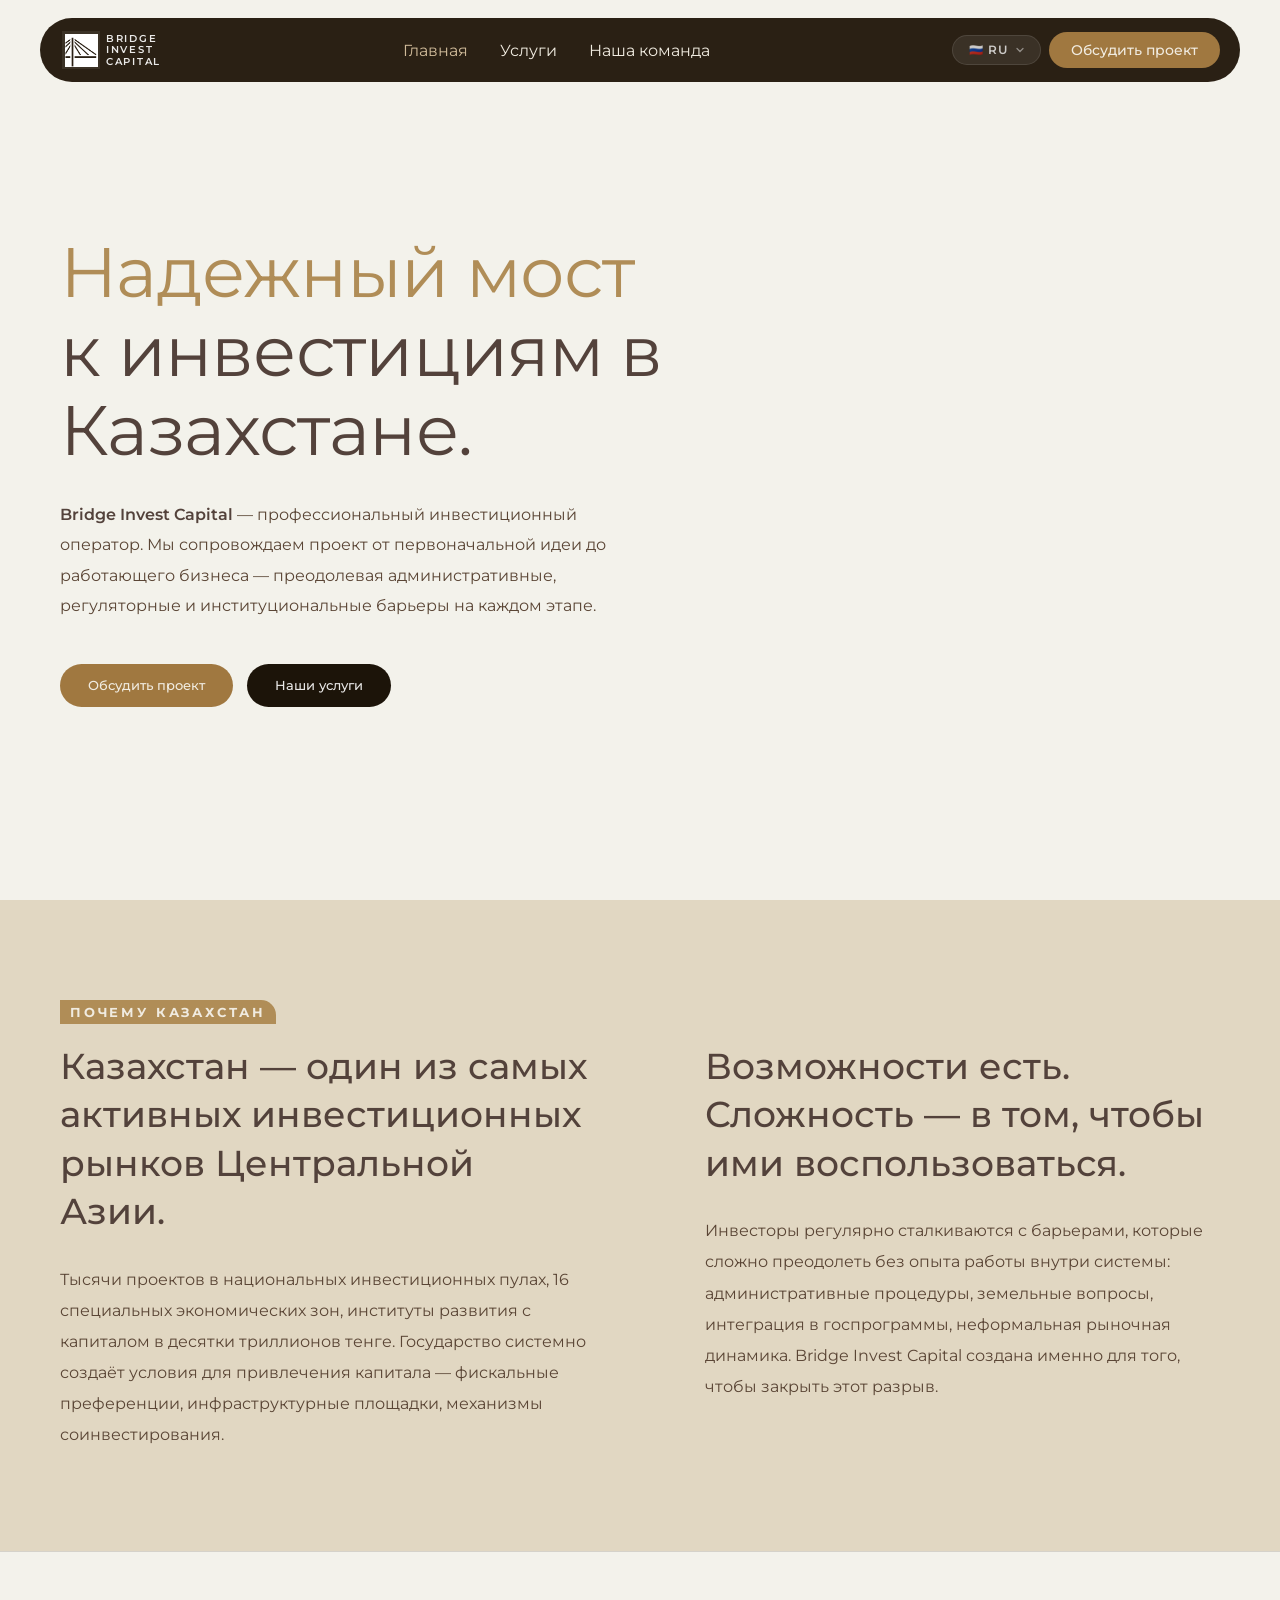
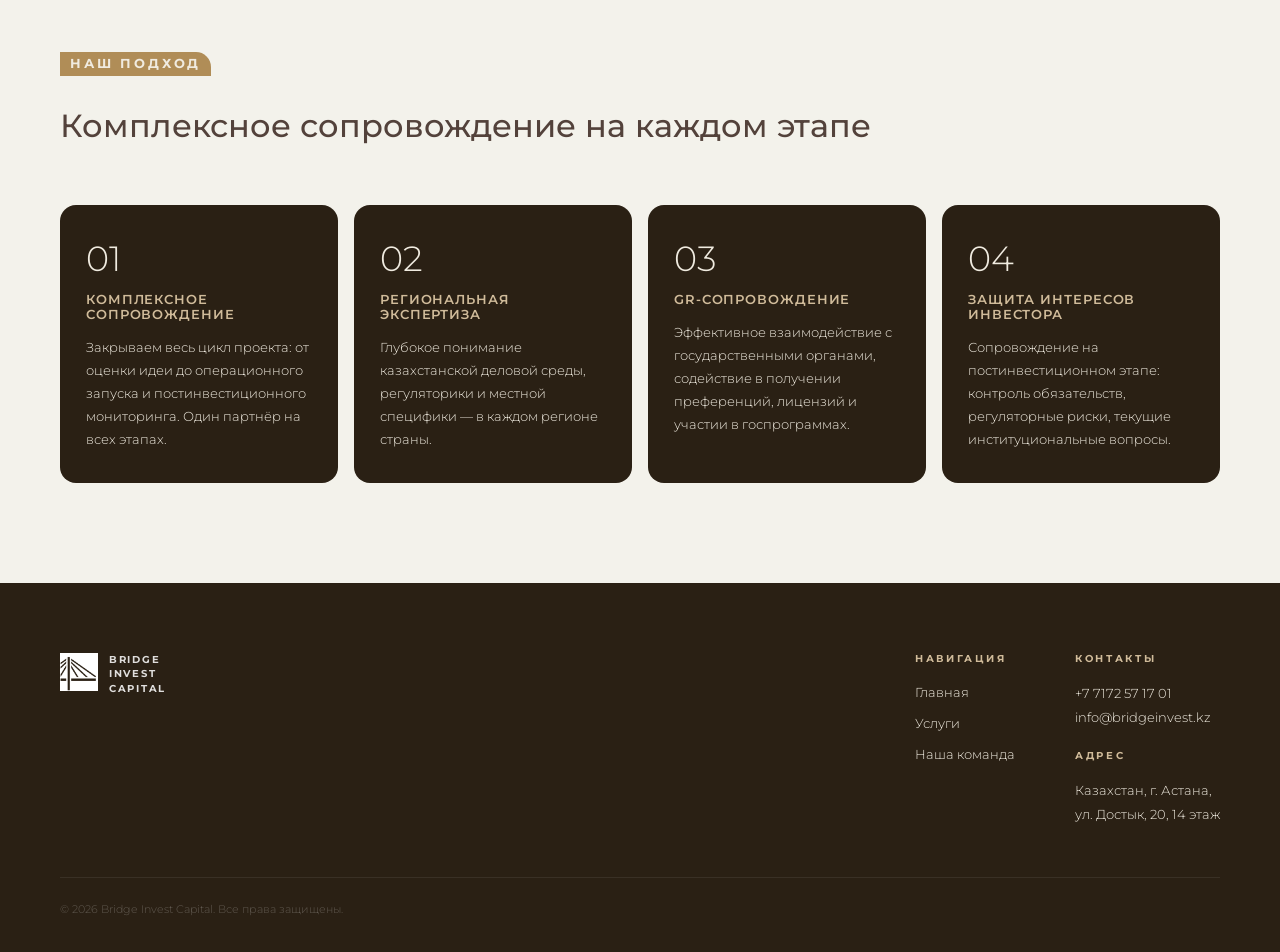
==== index.html @ e16630f6 "refactored" ====
<!DOCTYPE html>
<html lang="ru">
<head>
<meta charset="UTF-8">
<meta name="viewport" content="width=device-width, initial-scale=1.0">
<meta name="i18n-title" content="nav.home">
<title>Главная — Bridge Invest Capital</title>
<link rel="stylesheet" href="style.css">
</head>
<body>
<!-- ══ NAV ══ -->
<nav>
  <a class="nav-logo-wrap" href="/">
    <div class="nav-logo-icon"><img src="assets/Logo.png" alt="BIC"></div>
    <div class="nav-logo-text"><span>Bridge</span><span>Invest</span><span>Capital</span></div>
  </a>
  <ul class="nav-links">
    <li><a id="nl-home"     href="/"    data-i18n="nav.home">Главная</a></li>
    <li><a id="nl-services" href="/services" data-i18n="nav.services">Услуги</a></li>
    <li><a id="nl-team"     href="/team"     data-i18n="nav.team">Наша команда</a></li>
  </ul>
  <div class="nav-right">
    <div class="lang-dropdown" id="langDropdown">
      <button class="lang-dropdown-btn" onclick="toggleLangDropdown()">
        <span id="langLabel">&#x1F1F7;&#x1F1FA; RU</span>
        <svg class="lang-arrow" viewBox="0 0 24 24" fill="none" stroke="currentColor" stroke-width="2.5" stroke-linecap="round"><polyline points="6 9 12 15 18 9"/></svg>
      </button>
      <div class="lang-dropdown-menu">
        <button class="lang-option" data-lang="ru" onclick="setLang('ru')"><span class="lang-flag">&#x1F1F7;&#x1F1FA;</span><span class="lang-name">Русский</span><span class="lang-code">RU</span></button>
        <button class="lang-option" data-lang="en" onclick="setLang('en')"><span class="lang-flag">&#x1F1EC;&#x1F1E7;</span><span class="lang-name">English</span><span class="lang-code">EN</span></button>
        <button class="lang-option" data-lang="kz" onclick="setLang('kz')"><span class="lang-flag">&#x1F1F0;&#x1F1FF;</span><span class="lang-name">Қазақша</span><span class="lang-code">ҚЗ</span></button>
        <button class="lang-option" data-lang="zh" onclick="setLang('zh')"><span class="lang-flag">&#x1F1E8;&#x1F1F3;</span><span class="lang-name">中文</span><span class="lang-code">ZH</span></button>
      </div>
    </div>
    <a class="nav-cta" href="/contacts" data-i18n="nav.cta">Обсудить проект</a>
    <button class="burger" onclick="toggleMenu()"><span></span><span></span><span></span></button>
  </div>
</nav>

<!-- ══ MOBILE MENU ══ -->
<div class="mobile-menu" id="mMenu">
  <a href="/"    onclick="toggleMenu()" data-i18n="nav.home">Главная</a>
  <a href="/services" onclick="toggleMenu()" data-i18n="nav.services">Услуги</a>
  <a href="/team"     onclick="toggleMenu()" data-i18n="nav.team">Наша команда</a>
  <a href="/contacts" onclick="toggleMenu()" data-i18n="nav.cta">Обсудить проект</a>
  <a href="/contacts" class="mob-cta" onclick="toggleMenu()" data-i18n="nav.cta">Обсудить проект</a>
  <div class="mob-lang">
    <button class="mob-lang-btn" data-lang="ru" onclick="setLang('ru');toggleMenu()">&#x1F1F7;&#x1F1FA; RU</button>
    <button class="mob-lang-btn" data-lang="en" onclick="setLang('en');toggleMenu()">&#x1F1EC;&#x1F1E7; EN</button>
    <button class="mob-lang-btn" data-lang="kz" onclick="setLang('kz');toggleMenu()">&#x1F1F0;&#x1F1FF; ҚЗ</button>
    <button class="mob-lang-btn" data-lang="zh" onclick="setLang('zh');toggleMenu()">&#x1F1E8;&#x1F1F3; 中文</button>
  </div>
</div>

<!-- ══ HERO ══ -->
<section class="hero">
  <div class="hero-inner">
    <div class="hero-content">
      <h1>
        <span class="gold" data-i18n="home.hero.title.gold">Надежный мост</span><br>
        <span data-i18n="home.hero.title.rest">к инвестициям в Казахстане.</span>
      </h1>
      <p class="hero-desc">
        <strong>Bridge Invest Capital</strong>
        <span data-i18n="home.hero.desc"> — профессиональный инвестиционный оператор. Мы сопровождаем проект от первоначальной идеи до работающего бизнеса — преодолевая административные, регуляторные и институциональные барьеры на каждом этапе.</span>
      </p>
      <div class="hero-btns">
        <a class="btn-gold" href="/contacts" data-i18n="home.hero.btn.discuss">Обсудить проект</a>
        <a class="btn-dark" href="/services" data-i18n="home.hero.btn.services">Наши услуги</a>
      </div>
    </div>
  </div>
</section>

<!-- ══ WHY KAZAKHSTAN ══ -->
<section class="why-section">
  <div class="why-inner">
    <div class="section-label" data-i18n="home.why.label">Почему Казахстан</div>
    <div class="why-grids">
      <div class="reveal">
        <div class="why-h2" data-i18n="home.why.h2.1">Казахстан — один из самых активных инвестиционных рынков Центральной Азии.</div>
        <p class="why-text" data-i18n="home.why.text.1">Тысячи проектов в национальных инвестиционных пулах, 16 специальных экономических зон, институты развития с капиталом в десятки триллионов тенге. Государство системно создаёт условия для привлечения капитала — фискальные преференции, инфраструктурные площадки, механизмы соинвестирования.</p>
      </div>
      <div class="reveal">
        <div class="why-h2" data-i18n="home.why.h2.2">Возможности есть. Сложность — в том, чтобы ими воспользоваться.</div>
        <p class="why-text" data-i18n="home.why.text.2">Инвесторы регулярно сталкиваются с барьерами, которые сложно преодолеть без опыта работы внутри системы: административные процедуры, земельные вопросы, интеграция в госпрограммы, неформальная рыночная динамика. Bridge Invest Capital создана именно для того, чтобы закрыть этот разрыв.</p>
      </div>
    </div>
  </div>
</section>

<!-- ══ APPROACH ══ -->
<section class="approach-section">
  <div class="approach-inner">
    <div class="approach-header reveal">
      <div class="section-label" data-i18n="home.approach.label">Наш подход</div>
      <h2 data-i18n="home.approach.h2">Комплексное сопровождение на каждом этапе</h2>
    </div>
    <div class="cards-grid">
      <a class="service-card reveal" href="/services">
        <div class="card-num">01</div>
        <h4 data-i18n="home.card1.title">Комплексное сопровождение</h4>
        <p data-i18n="home.card1.text">Закрываем весь цикл проекта: от оценки идеи до операционного запуска и постинвестиционного мониторинга. Один партнёр на всех этапах.</p>
      </a>
      <a class="service-card reveal" href="/services">
        <div class="card-num">02</div>
        <h4 data-i18n="home.card2.title">Региональная экспертиза</h4>
        <p data-i18n="home.card2.text">Глубокое понимание казахстанской деловой среды, регуляторики и местной специфики — в каждом регионе страны.</p>
      </a>
      <a class="service-card reveal" href="/services">
        <div class="card-num">03</div>
        <h4 data-i18n="home.card3.title">GR-сопровождение</h4>
        <p data-i18n="home.card3.text">Эффективное взаимодействие с государственными органами, содействие в получении преференций, лицензий и участии в госпрограммах.</p>
      </a>
      <a class="service-card reveal" href="/services">
        <div class="card-num">04</div>
        <h4 data-i18n="home.card4.title">Защита интересов инвестора</h4>
        <p data-i18n="home.card4.text">Сопровождение на постинвестиционном этапе: контроль обязательств, регуляторные риски, текущие институциональные вопросы.</p>
      </a>
    </div>
  </div>
</section>

<!-- ══ FOOTER ══ -->
<footer>
  <div class="footer-inner">
    <div class="footer-top">
      <div>
        <a class="footer-logo-wrap" href="/">
          <div class="footer-logo-icon"><img src="assets/Logo.png" alt="BIC"></div>
          <div class="footer-logo-text"><span>Bridge</span><span>Invest</span><span>Capital</span></div>
        </a>
      </div>
      <div class="footer-right">
        <div class="footer-nav">
          <div class="footer-col-label" data-i18n="footer.nav.label">Навигация</div>
          <ul>
            <li><a href="/"    data-i18n="nav.home">Главная</a></li>
            <li><a href="/services" data-i18n="nav.services">Услуги</a></li>
            <li><a href="/team"     data-i18n="nav.team">Наша команда</a></li>
          </ul>
        </div>
        <div class="footer-contact">
          <div class="footer-col-label" data-i18n="footer.contacts.label">Контакты</div>
          <p>+7 7172 57 17 01<br><a href="mailto:info@bridgeinvest.kz">info@bridgeinvest.kz</a></p>
          <div class="footer-col-label addr-label" data-i18n="footer.address.label">Адрес</div>
          <p>Казахстан, г. Астана,<br>ул. Достык, 20, 14 этаж</p>
        </div>
      </div>
    </div>
    <div class="footer-bottom">
      <p data-i18n="footer.copyright">© 2026 Bridge Invest Capital. Все права защищены.</p>
    </div>
  </div>
</footer>
<script src="i18n.js"></script>
<script src="main.js"></script>
</body>
</html>
---- style.css ----
@import url('https://fonts.googleapis.com/css2?family=Montserrat:ital,wght@0,300;0,400;0,500;0,600;0,700;1,300;1,400&display=swap');

/* ══════════════════════════════════════════════════════════
   BRIDGE INVEST CAPITAL — STYLESHEET
   Sections:
   1.  Reset & Variables
   2.  Base
   3.  Navigation
   4.  Language Dropdown
   5.  Mobile Menu
   6.  Shared Utilities
   7.  Footer
   8.  Home — Hero
   9.  Home — Why Kazakhstan
   10. Home — Approach / Cards
   11. Page Hero  (inner pages)
   12. Services
   13. Team + Modal
   14. Contacts
   15. Responsive
══════════════════════════════════════════════════════════ */


/* ══ 1. RESET & VARIABLES ══════════════════════════════════ */

*, *::before, *::after { box-sizing: border-box; margin: 0; padding: 0; }

:root {
  /* Backgrounds */
  --bg:           #F3F2EB;
  --bg-dark:      #E1D7C2;
  --nav-bg:       #2A2014;
  --dark:         #1c1409;
  --bg-alt-dark: #53423B;

  /* Gold palette */
  --gold:         #B08D57;
  --gold-accent:  #D0BB9A;
  --gold-btn:     #a07840;
  --gold-hover:   #c49a52;

  /* Text */
  --text-dark:    #53423B;
  --text-mid:     #5a4535;
  --text-light:   #F0EBE0;

  /* Borders */
  --border-light: rgba(45,31,14,0.15);
  --border-nav:   rgba(255,255,255,0.1);

  /* Layout */
  --max-w:  1600px;
  --pad-x:  60px;
}


/* ══ 2. BASE ═══════════════════════════════════════════════ */

html { scroll-behavior: smooth; }

body {
  font-family: 'Montserrat', sans-serif;
  background: var(--bg);
  color: var(--text-dark);
  overflow-x: hidden;
  min-height: 100vh;
}

@keyframes fadeUp {
  from { opacity: 0; transform: translateY(28px); }
  to   { opacity: 1; transform: translateY(0); }
}


/* ══ 3. NAVIGATION ═════════════════════════════════════════ */

nav {
  position: fixed; top: 18px; left: 50%; transform: translateX(-50%);
  z-index: 200;
  display: flex; align-items: center; justify-content: space-between;
  padding: 0 20px 0 12px;
  height: 64px;
  width: calc(100% - 80px);
  max-width: var(--max-w);
  background: var(--nav-bg);
  border-radius: 50px;
  gap: 12px;
}

.nav-logo-wrap {
  display: flex; align-items: center; gap: 6px;
  padding-left: 10px;
  flex-shrink: 0; text-decoration: none;
}
.nav-logo-icon {
  width: 38px; height: 38px;
  background: rgba(255,255,255,0.08);
  display: flex; align-items: center; justify-content: center;
  flex-shrink: 0;
}
.nav-logo-icon img { width: 33px; height: 33px; object-fit: contain; }
.nav-logo-text { display: flex; flex-direction: column; line-height: 1.2; }
.nav-logo-text span {
  font-size: 0.6rem; font-weight: 600;
  letter-spacing: 0.18em; text-transform: uppercase;
  color: rgba(255,255,255,0.9);
}

.nav-links { display: flex; gap: 4px; list-style: none; flex: 1; justify-content: center; }
.nav-links a {
  font-size: 1rem; font-weight: 400;
  color: var(--text-light); text-decoration: none;
  padding: 8px 14px; border-radius: 50px;
  transition: color .2s; white-space: nowrap;
}
.nav-links a:hover,
.nav-links a.active { color: var(--gold-accent); }

.nav-right { display: flex; align-items: center; gap: 8px; flex-shrink: 0; }

.nav-cta {
  font-size: 0.85rem; font-weight: 500;
  color: var(--text-light); background: var(--gold-btn);
  padding: 10px 22px; border-radius: 50px;
  text-decoration: none; transition: background .2s; white-space: nowrap;
}
.nav-cta:hover { background: var(--gold-hover); }

.burger {
  display: none; background: none; border: none; cursor: pointer;
  padding: 6px; flex-direction: column; gap: 5px;
}
.burger span { display: block; width: 22px; height: 1.5px; background: rgba(255,255,255,0.8); }


/* ══ 4. LANGUAGE DROPDOWN ══════════════════════════════════ */

.lang-dropdown { position: relative; flex-shrink: 0; }

.lang-dropdown-btn {
  display: flex; align-items: center; gap: 6px;
  font-family: 'Montserrat', sans-serif;
  font-size: 0.72rem; font-weight: 600;
  letter-spacing: 0.08em; text-transform: uppercase;
  color: rgba(255,255,255,0.75);
  background: rgba(255,255,255,0.08);
  border: 1px solid var(--border-nav);
  border-radius: 50px;
  padding: 7px 14px 7px 16px;
  cursor: pointer;
  transition: background .2s, color .2s;
  white-space: nowrap;
}
.lang-dropdown-btn:hover { background: rgba(255,255,255,0.13); color: #fff; }

.lang-arrow {
  width: 12px; height: 12px; opacity: 0.6;
  transition: transform .2s; flex-shrink: 0;
}
.lang-dropdown.open .lang-arrow { transform: rotate(180deg); }

.lang-dropdown-menu {
  display: none;
  position: absolute; top: calc(100% + 8px); right: 0;
  background: var(--nav-bg);
  border: 1px solid var(--border-nav);
  border-radius: 16px; overflow: hidden;
  min-width: 160px;
  box-shadow: 0 8px 32px rgba(0,0,0,0.35);
  z-index: 300;
}
.lang-dropdown.open .lang-dropdown-menu { display: block; }

.lang-option {
  display: flex; align-items: center; gap: 10px;
  width: 100%; padding: 11px 18px;
  font-family: 'Montserrat', sans-serif;
  font-size: 0.78rem; font-weight: 500;
  color: rgba(255,255,255,0.65);
  background: none; border: none; cursor: pointer;
  transition: background .15s, color .15s;
  text-align: left; white-space: nowrap;
}
.lang-option:hover { background: rgba(255,255,255,0.07); color: #fff; }
.lang-option.active { color: var(--gold-accent); }
.lang-option .lang-flag { font-size: 1rem; line-height: 1; flex-shrink: 0; }
.lang-option .lang-name { font-weight: 400; }
.lang-option .lang-code {
  font-weight: 700; font-size: 0.68rem;
  letter-spacing: 0.1em; text-transform: uppercase;
  margin-left: auto; opacity: 0.5;
}
.lang-option.active .lang-code { opacity: 1; color: var(--gold-accent); }


/* ══ 5. MOBILE MENU ════════════════════════════════════════ */

.mobile-menu {
  display: none; position: fixed; inset: 0;
  background: var(--nav-bg); z-index: 190;
  flex-direction: column; align-items: center; justify-content: center; gap: 28px;
}
.mobile-menu.open { display: flex; }
.mobile-menu a {
  font-size: 1.1rem; font-weight: 500;
  color: rgba(255,255,255,0.8); text-decoration: none; transition: color .2s;
}
.mobile-menu a:hover { color: var(--gold-accent); }
.mob-cta {
  background: var(--gold-btn) !important;
  color: var(--text-light) !important;
  padding: 14px 32px; border-radius: 50px; font-weight: 600;
}
.mob-lang {
  display: flex; gap: 6px; flex-wrap: wrap;
  justify-content: center; margin-top: 8px;
}
.mob-lang-btn {
  font-family: 'Montserrat', sans-serif;
  font-size: 0.7rem; font-weight: 600;
  letter-spacing: 0.08em; text-transform: uppercase;
  color: rgba(255,255,255,0.45);
  background: rgba(255,255,255,0.07);
  border: 1px solid var(--border-nav);
  border-radius: 50px; padding: 7px 14px;
  cursor: pointer; transition: color .2s, background .2s;
}
.mob-lang-btn:hover { color: rgba(255,255,255,0.9); }
.mob-lang-btn.active {
  color: var(--dark);
  background: var(--gold-accent);
  border-color: var(--gold-accent);
}


/* ══ 6. SHARED UTILITIES ═══════════════════════════════════ */

.section-label {
  display: inline-flex; align-items: center;
  height: 24px; padding: 0 10px;
  border-radius: 0 15px 0 0;
  background: var(--gold);
  font-size: 0.8rem; font-weight: 700;
  letter-spacing: 0.22em; text-transform: uppercase;
  color: var(--text-light); margin-bottom: 18px;
}

.btn-gold {
  display: inline-block;
  font-family: 'Montserrat', sans-serif;
  font-size: 0.8rem; font-weight: 500;
  color: var(--text-light); background: var(--gold-btn);
  padding: 14px 28px; border-radius: 50px;
  cursor: pointer; border: none; text-decoration: none;
  transition: background .2s, transform .15s;
}
.btn-gold:hover { background: var(--gold-hover); transform: translateY(-2px); }

.btn-dark {
  display: inline-block;
  font-family: 'Montserrat', sans-serif;
  font-size: 0.8rem; font-weight: 500;
  color: rgba(255,255,255,0.9); background: var(--dark);
  padding: 14px 28px; border-radius: 50px;
  cursor: pointer; border: none; text-decoration: none;
  transition: background .2s, transform .15s;
}
.btn-dark:hover { background: #2a1e0f; transform: translateY(-2px); }

.reveal {
  opacity: 0; transform: translateY(24px);
  transition: opacity .7s ease, transform .7s ease;
}
.reveal.visible { opacity: 1; transform: none; }


/* ══ 7. FOOTER ═════════════════════════════════════════════ */

footer { background: var(--nav-bg); padding: 70px var(--pad-x) 36px; }
.footer-inner { max-width: var(--max-w); margin: 0 auto; }

.footer-top {
  display: flex; justify-content: space-between; align-items: flex-start;
  margin-bottom: 50px;
}
.footer-right { display: flex; gap: 60px; }

.footer-logo-wrap {
  display: flex; align-items: flex-start; gap: 6px;
  margin-bottom: 14px; text-decoration: none;
}
.footer-logo-icon {
  width: 38px; height: 38px; flex-shrink: 0;
  background: rgba(255,255,255,0.06);
  display: flex; align-items: center; justify-content: center;
}
.footer-logo-icon img { width: 38px; height: 38px; object-fit: contain; }
.footer-logo-text { display: flex; flex-direction: column; line-height: 1.5; margin-left: 5px; }
.footer-logo-text span {
  font-size: 0.6rem; font-weight: 700;
  letter-spacing: .18em; text-transform: uppercase;
  color: rgba(255,255,255,0.85);
}

.footer-col-label {
  font-size: 0.6rem; font-weight: 700;
  letter-spacing: .28em; text-transform: uppercase;
  color: var(--gold-accent); margin-bottom: 18px;
}
.footer-nav ul { list-style: none; display: flex; flex-direction: column; gap: 12px; }
.footer-nav ul a {
  font-size: 0.79rem; font-weight: 300;
  color: var(--text-light); text-decoration: none; transition: color .2s;
}
.footer-nav ul a:hover { color: var(--gold-accent); }
.footer-contact p { font-size: 0.79rem; font-weight: 300; line-height: 1.9; color: var(--text-light); }
.footer-contact a { color: inherit; text-decoration: none; }
.footer-contact .addr-label { margin-top: 20px; }

.footer-bottom {
  border-top: 1px solid rgba(255,255,255,0.07);
  padding-top: 24px;
  display: flex; align-items: center; justify-content: space-between;
}
.footer-bottom p { font-size: 0.7rem; font-weight: 300; color: rgba(255,255,255,0.25); }


/* ══ 8. HOME — HERO ════════════════════════════════════════ */

.hero {
  min-height: 100vh;
  display: flex; align-items: center;
  background: var(--bg);
  padding: 120px var(--pad-x) 80px;
}
.hero-inner { max-width: var(--max-w); margin: 0 auto; width: 100%; }
.hero-content { max-width: 670px; animation: fadeUp .8s ease both; }

.hero h1 {
  font-size: clamp(2.8rem, 5.5vw, 5rem);
  font-weight: 400; line-height: 1.12;
  color: var(--text-dark); margin-bottom: 30px; letter-spacing: -0.01em;
}
.hero h1 .gold { color: var(--gold); }

.hero-desc {
  font-size: 1rem; font-weight: 400; line-height: 1.9;
  color: var(--text-mid); margin-bottom: 42px; max-width: 600px;
}
.hero-desc strong { font-weight: 600; color: var(--text-dark); }

.hero-btns { display: flex; gap: 14px; flex-wrap: wrap; }


/* ══ 9. HOME — WHY KAZAKHSTAN ══════════════════════════════ */

.why-section { padding: 100px var(--pad-x); background: var(--bg-dark); }
.why-inner { max-width: var(--max-w); margin: 0 auto; }
.why-grids { display: flex; gap: 10%; }

.why-h2 {
  font-size: clamp(1.5rem, 2.8vw, 2.6rem); font-weight: 500;
  line-height: 1.35; color: var(--text-dark); max-width: 640px; margin-bottom: 28px;
}
.why-text { font-size: 1rem; font-weight: 400; line-height: 1.95; color: var(--text-mid); }


/* ══ 10. HOME — APPROACH / CARDS ═══════════════════════════ */

.approach-section {
  padding: 100px var(--pad-x);
  background: var(--bg);
  border-top: 1px solid var(--border-light);
}
.approach-inner { max-width: var(--max-w); margin: 0 auto; }
.approach-header { text-align: left; margin-bottom: 60px; }
.approach-header h2 {
  font-size: clamp(1.5rem, 2.5vw, 2.6rem); font-weight: 500;
  color: var(--text-dark); margin-top: 12px;
}

.cards-grid { display: grid; grid-template-columns: repeat(4,1fr); gap: 16px; }

.service-card {
  background: var(--nav-bg); border-radius: 16px;
  padding: 36px 26px 32px;
  transition: transform .3s, background .3s;
  text-decoration: none; display: block; cursor: pointer;
}
.service-card:hover { transform: translateY(-5px); background: #261a0c; }

.card-num {
  font-size: 2.2rem; font-weight: 300;
  color: var(--text-light); margin-bottom: 16px; line-height: 1;
}
.service-card h4 {
  font-size: 0.8rem; font-weight: 600;
  text-transform: uppercase; letter-spacing: .07em;
  color: var(--gold-accent); margin-bottom: 14px;
}
.service-card p { font-size: 0.8rem; font-weight: 300; line-height: 1.8; color: var(--text-light); }


/* ══ 11. PAGE HERO (inner pages) ═══════════════════════════ */

.page-hero { padding: 150px var(--pad-x) 72px; background: var(--bg); }
.page-hero-inner { max-width: var(--max-w); margin: 0 auto; }

.page-hero h1 {
  font-size: clamp(2rem, 4vw, 3.2rem); font-weight: 500;
  color: var(--text-dark); margin-bottom: 18px;
  animation: fadeUp .8s ease both; letter-spacing: -0.01em;
}
.page-hero h1 .gold { color: var(--gold); }  /* FIX: was "h1 gold" (missing dot) */

/* Services subtitle */
.page-hero .subtitle {
  font-size: 2rem; font-weight: 600; line-height: 1.75;  /* FIX: was 2rem / 600 */
  color: var(--text-mid); max-width: 1600px;
  animation: fadeUp .8s .1s ease both;
}

/* Contacts subtitle */
.page-hero .contacts-subtitle {
  font-size: 1rem; font-weight: 400; line-height: 1.8;
  color: var(--text-mid); max-width: 580px;
  animation: fadeUp .8s .1s ease both;
}


/* ══ 12. SERVICES ══════════════════════════════════════════ */

.services-body { padding: 60px var(--pad-x) 100px; background: var(--bg-alt-dark); }  /* FIX: was var(--text-dark) */
.services-inner { max-width: var(--max-w); margin: 0 auto; }

.step {
  display: grid; grid-template-columns: 100px 1fr;
  gap: 0 40px; padding: 56px 0;
  border-bottom: 1px solid rgba(255,255,255,0.1);
  align-items: start;
  /* FIX: removed step:hover transform (caused layout jump) */
}
.step:last-child { border-bottom: none; }

.step-num {
  font-size: 5.5rem; font-weight: 300;
  color: var(--gold-accent); line-height: 1; padding-top: 6px; flex-shrink: 0;
}

.step-content { padding-left: 20px; }  /* FIX: removed hardcoded margin-left: 50px */

.step-content h3 {
  font-size: clamp(1.3rem, 2vw, 2.5rem); font-weight: 500;
  color: var(--gold-accent); margin-bottom: 12px; margin-top: 4px;
}
.step-sub {
  font-size: 1.1rem; font-weight: 400; line-height: 1.75;
  color: var(--text-light); margin-bottom: 28px; max-width: 800px;
}
.step-list { list-style: none; display: flex; flex-direction: column; gap: 10px; }
.step-list li {
  font-size: 0.9rem; font-weight: 400; line-height: 1.6;
  color: rgba(240,235,224,0.8); padding-left: 28px; position: relative;
}
.step-list li::before {
  content: ''; position: absolute; left: 0; top: 10px;
  width: 10px; height: 1.5px; background: var(--gold-accent);
}


/* ══ 13. TEAM + MODAL ══════════════════════════════════════ */

.team-body { padding: 60px var(--pad-x) 100px; background: var(--bg); }
.team-inner { max-width: var(--max-w); margin: 0 auto; }
.team-grid { display: grid; grid-template-columns: repeat(4,1fr); gap: 20px; }

.team-card {
  background: var(--nav-bg); border-radius: 16px; overflow: hidden;
  transition: transform .3s, box-shadow .3s;
  cursor: pointer;
}
.team-card:hover {
  transform: translateY(-6px);
  box-shadow: 0 16px 40px rgba(0,0,0,0.25);
}

.team-photo {
  width: 100%; aspect-ratio: 1;
  display: flex; align-items: center; justify-content: center;
  background: linear-gradient(160deg, #b8b0a4 0%, #7a7268 100%);
  overflow: hidden;
}
.team-photo img { width: 100%; height: 100%; object-fit: cover; }
.avatar-initials { font-size: 2.8rem; font-weight: 300; color: var(--gold); opacity: .6; letter-spacing: .05em; }

.team-info { padding: 22px 20px 24px; }
.team-info h3 { font-size: 1rem; font-weight: 600; color: var(--gold-accent); margin-bottom: 8px; }
.team-divider { width: 24px; height: 1px; background: var(--text-light); margin: 10px 0; opacity: .4; }
.team-info .role {
  font-size: 0.68rem; font-weight: 500;
  letter-spacing: .1em; text-transform: uppercase; color: var(--text-light);
}

.team-hint {
  display: flex; align-items: center; gap: 5px;
  font-size: 0.65rem; font-weight: 400;
  color: rgba(240,235,224,0.3); margin-top: 10px; letter-spacing: 0.05em;
}
.team-hint svg {
  width: 11px; height: 11px;
  stroke: currentColor; fill: none;
  stroke-width: 2; stroke-linecap: round; stroke-linejoin: round; flex-shrink: 0;
}

/* ── Modal overlay ── */
.team-modal-overlay {
  display: none; position: fixed; inset: 0;
  background: rgba(20,13,6,0.78);  
  backdrop-filter: blur(6px);
  z-index: 500;
  align-items: center; justify-content: center;
  padding: 20px;
}
.team-modal-overlay.open { display: flex; }

/* ── Modal box ── */
.team-modal {
  background: var(--nav-bg);
  border-radius: 24px; overflow: hidden;
  width: 100%; max-width: 760px;
  max-height: 90vh;
  display: flex; flex-direction: column;
  animation: modalIn .3s ease both;
  position: relative;
}
@keyframes modalIn {
  from { opacity: 0; transform: translateY(20px) scale(0.97); }
  to   { opacity: 1; transform: none; }
}

.team-modal-close {
  position: absolute; top: 20px; right: 20px;
  width: 36px; height: 36px;
  background: rgba(255,255,255,0.08);
  border: 1px solid var(--border-nav);
  border-radius: 50%; cursor: pointer;
  display: flex; align-items: center; justify-content: center;
  transition: background .2s; z-index: 10;
}
.team-modal-close:hover { background: rgba(255,255,255,0.16); }
.team-modal-close svg {
  width: 16px; height: 16px;
  stroke: rgba(255,255,255,0.7); fill: none;
  stroke-width: 2; stroke-linecap: round;
}

.team-modal-top {
  display: flex; align-items: stretch;
  border-bottom: 1px solid rgba(255,255,255,0.07);
}
.team-modal-photo {
  width: 220px; min-height: 220px; flex-shrink: 0;
  overflow: hidden;
  background: linear-gradient(160deg, #b8b0a4 0%, #7a7268 100%);
}
.team-modal-avatar {
  width: 100%; height: 100%;
  display: flex; align-items: center; justify-content: center;
}
.team-modal-avatar span {
  font-size: 4rem; font-weight: 300; color: var(--gold); opacity: .5;
}
.team-modal-header {
  flex: 1; padding: 36px 56px 28px 32px;
  display: flex; flex-direction: column; justify-content: flex-end;
}
.team-modal-role {
  font-size: 0.6rem; font-weight: 700;
  letter-spacing: .28em; text-transform: uppercase;
  color: var(--gold-accent); margin-bottom: 10px;
}
.team-modal-name {
  font-size: 1.8rem; font-weight: 500;
  color: var(--text-light); line-height: 1.2;
}

.team-modal-body {
  padding: 32px 36px 36px;
  overflow-y: auto; flex: 1;
}
.team-modal-body p {
  font-size: 0.9rem; font-weight: 300;
  line-height: 1.85; color: var(--text-light);
  margin-bottom: 16px;
}
.team-modal-body p:last-child { margin-bottom: 0; }


/* ══ 14. CONTACTS ══════════════════════════════════════════ */

.contacts-body { padding: 60px var(--pad-x) 100px; background: var(--bg); }
.contacts-inner { max-width: var(--max-w); margin: 0 auto; }

.contacts-layout {
  display: grid; grid-template-columns: 1fr 1fr;
  gap: 24px; align-items: start;
}
.contacts-left { display: flex; flex-direction: column; gap: 16px; }

.contact-row {
  display: flex; align-items: center; gap: 24px;
  background: var(--nav-bg); border-radius: 16px;
  padding: 28px 32px; transition: transform .25s;
}
.contact-row:hover { transform: translateY(-3px); }

.contact-row-icon {
  width: 48px; height: 48px; flex-shrink: 0;
  background: rgba(176,141,87,0.12); border-radius: 12px;
  display: flex; align-items: center; justify-content: center;
}
.contact-row-icon svg {
  width: 22px; height: 22px;
  stroke: var(--gold-accent); fill: none;
  stroke-width: 1.7; stroke-linecap: round; stroke-linejoin: round;
}

.contact-row-body { display: flex; flex-direction: column; gap: 4px; }
.contact-row-label {
  font-size: 0.58rem; font-weight: 700;
  letter-spacing: .28em; text-transform: uppercase; color: var(--gold-accent);
}
.contact-row-value {
  font-size: 0.97rem; font-weight: 400;
  line-height: 1.55; color: var(--text-light);
}
.contact-row-value a { color: var(--text-light); text-decoration: none; transition: color .2s; }
.contact-row-value a:hover { color: var(--gold-accent); }
.contact-row-value .line2 {
  font-size: 0.82rem; color: rgba(240,235,224,0.5);
  display: block; margin-top: 2px;
}

.linkedin-card {
  background: var(--nav-bg); border-radius: 16px;
  padding: 48px 40px; height: 100%;
  display: flex; flex-direction: column;
  justify-content: space-between; gap: 32px;
  transition: transform .25s;
}
.linkedin-card:hover { transform: translateY(-3px); }

.linkedin-icon-wrap {
  width: 56px; height: 56px;
  background: rgba(10,102,194,0.18); border-radius: 14px;
  display: flex; align-items: center; justify-content: center; margin-bottom: 24px;
}
.linkedin-icon-wrap svg { width: 26px; height: 26px; fill: #5ba4cf; }
.linkedin-title {
  font-size: 1.5rem; font-weight: 500;
  color: var(--text-light); line-height: 1.3; margin-bottom: 12px;
}
.linkedin-desc {
  font-size: 0.85rem; font-weight: 300;
  line-height: 1.75; color: rgba(240,235,224,0.55);
}
.linkedin-btn {
  display: inline-flex; align-items: center; gap: 10px;
  background: #0a66c2; color: #fff; text-decoration: none;
  font-size: 0.8rem; font-weight: 600; letter-spacing: .06em;
  padding: 14px 26px; border-radius: 50px;
  transition: background .2s, transform .15s; align-self: flex-start;
}
.linkedin-btn:hover { background: #0d79e0; transform: translateY(-2px); }
.linkedin-btn svg { width: 16px; height: 16px; fill: #fff; flex-shrink: 0; }


/* ══ 15. RESPONSIVE ════════════════════════════════════════ */

/* Tablet */
@media (max-width: 1024px) {
  .cards-grid      { grid-template-columns: 1fr 1fr; }
  .team-grid       { grid-template-columns: 1fr 1fr; }
  .why-grids       { flex-direction: column; gap: 40px; }
  .contacts-layout { grid-template-columns: 1fr; }
  .linkedin-card   { height: auto; }
  .team-modal-photo { width: 180px; min-height: 180px; }
}

/* Mobile */
@media (max-width: 768px) {
  :root { --pad-x: 20px; }

  nav { width: calc(100% - 32px); top: 12px; padding: 0 14px; }
  .nav-links, .nav-cta, .lang-dropdown { display: none; }
  .burger { display: flex; }

  .hero { padding: 110px 20px 60px; }

  .step { grid-template-columns: 72px 1fr; gap: 0 20px; }
  .step-content { padding-left: 0; }
  .step-num { font-size: 3.5rem; }
  .step-sub { font-size: 1rem; }

  .team-modal-top   { flex-direction: column; }
  .team-modal-photo { width: 100%; min-height: 200px; height: 220px; }
  .team-modal-header { padding: 24px 24px 20px; }
  .team-modal-name  { font-size: 1.4rem; }
  .team-modal-body  { padding: 24px; }

  .footer-top   { flex-direction: column; gap: 36px; }
  .footer-right { flex-direction: column; gap: 32px; }
  .footer-bottom { flex-direction: column; gap: 14px; text-align: center; }

  .contact-row  { padding: 20px 18px; }
  .linkedin-card { padding: 32px 24px; }
}

/* Small mobile */
@media (max-width: 480px) {
  .cards-grid { grid-template-columns: 1fr; }
  .team-grid  { grid-template-columns: 1fr; }
  .hero-btns  { flex-direction: column; align-items: flex-start; }
  .step { grid-template-columns: 56px 1fr; gap: 0 14px; }
  .step-num { font-size: 2.8rem; }
}
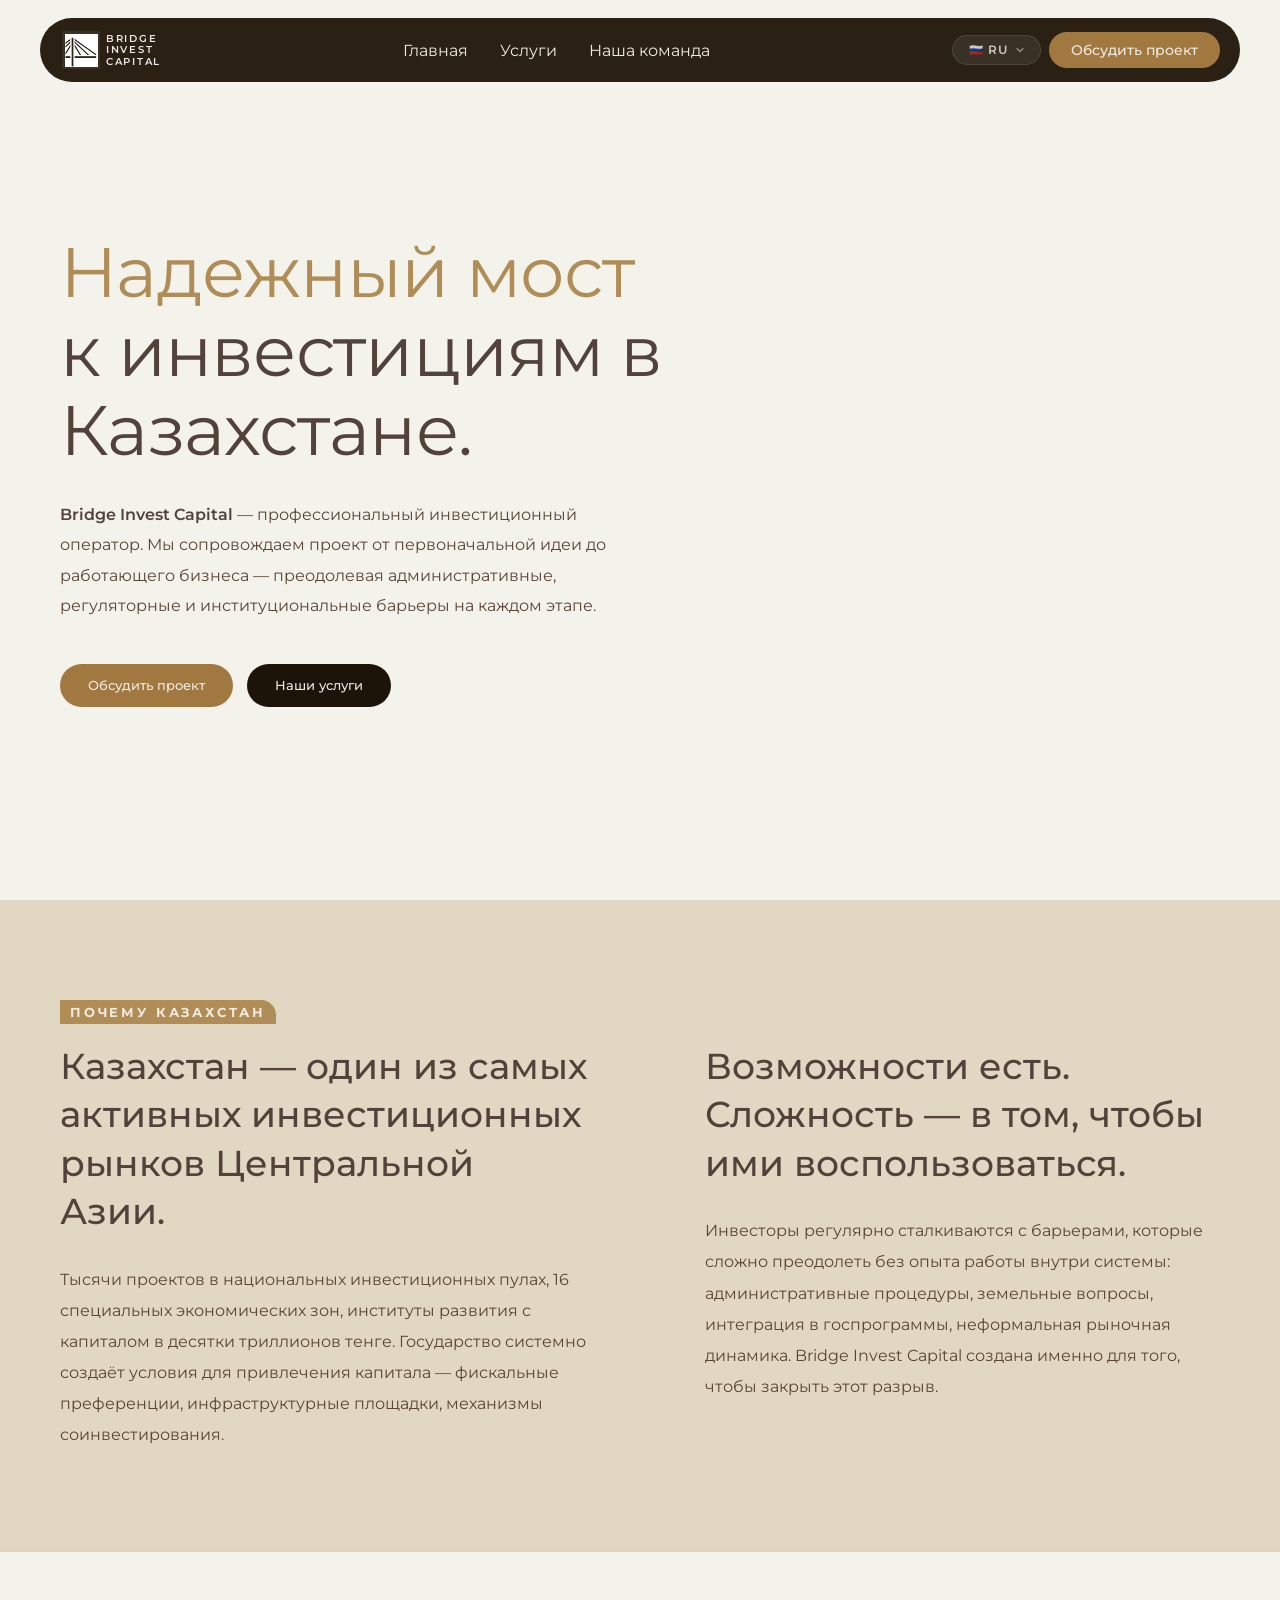
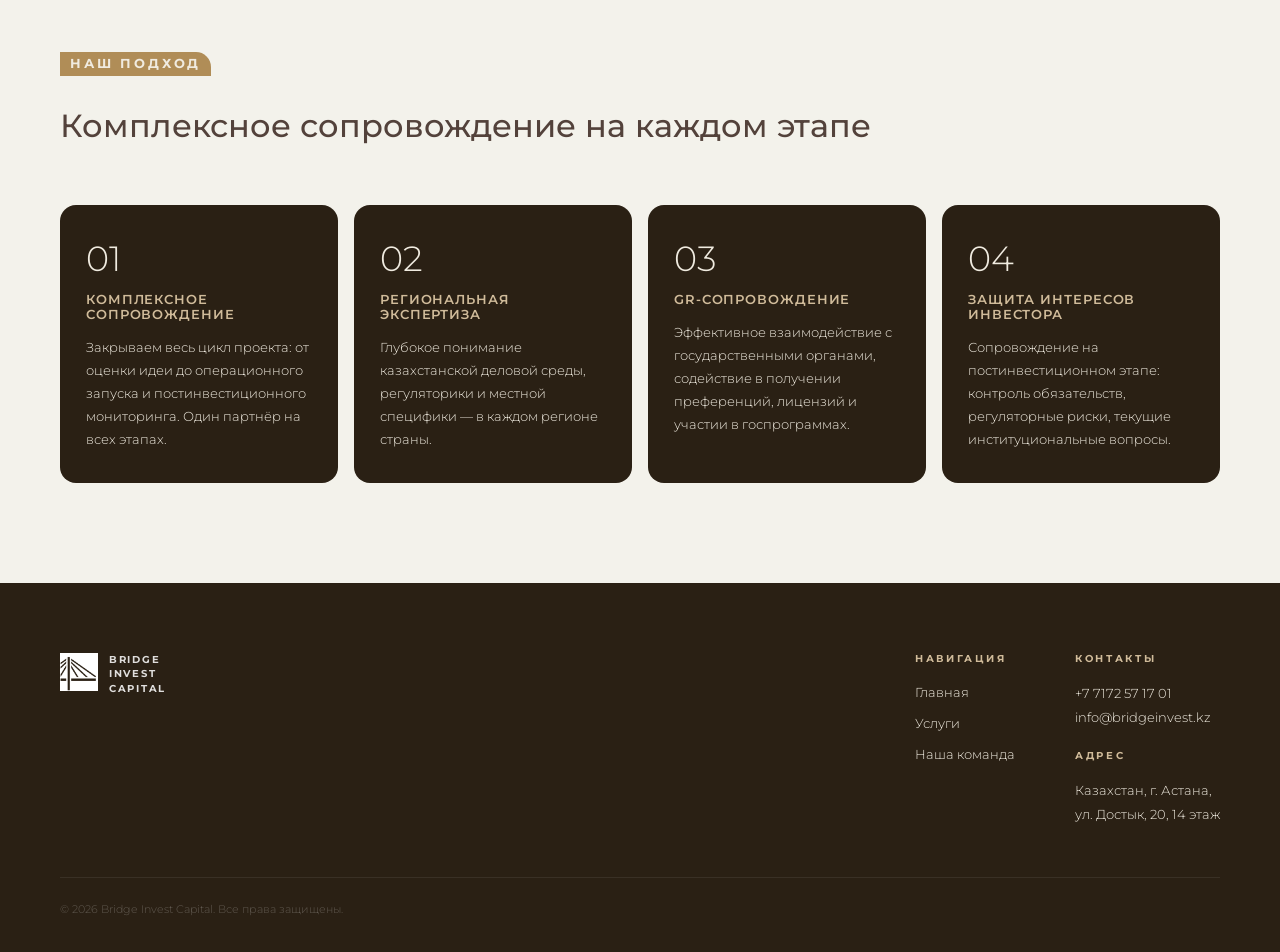
==== commit b1c3b862: "bio refactored v3" ====
--- a/index.html
+++ b/index.html
@@ -2,10 +2,13 @@
 <html lang="ru">
 <head>
 <meta charset="UTF-8">
+<meta name="google-site-verification" content="XXXX" />
+<link rel="icon" href="/assets/favicon.ico">
 <meta name="viewport" content="width=device-width, initial-scale=1.0">
 <meta name="i18n-title" content="nav.home">
 <title>Главная — Bridge Invest Capital</title>
-<link rel="stylesheet" href="style.css">
+<meta name="description" content="Bridge Invest Capital — инвестиционный оператор в Казахстане. Полное сопровождение проектов от идеи до запуска.">
+<link rel="stylesheet" href="/style.css">
 </head>
 <body>
 <!-- ══ NAV ══ -->
@@ -42,7 +45,7 @@
   <a href="/"    onclick="toggleMenu()" data-i18n="nav.home">Главная</a>
   <a href="/services" onclick="toggleMenu()" data-i18n="nav.services">Услуги</a>
   <a href="/team"     onclick="toggleMenu()" data-i18n="nav.team">Наша команда</a>
-  <a href="/contacts" onclick="toggleMenu()" data-i18n="nav.cta">Обсудить проект</a>
+  <!-- <a href="/contacts" onclick="toggleMenu()" data-i18n="nav.cta">Обсудить проект</a> -->
   <a href="/contacts" class="mob-cta" onclick="toggleMenu()" data-i18n="nav.cta">Обсудить проект</a>
   <div class="mob-lang">
     <button class="mob-lang-btn" data-lang="ru" onclick="setLang('ru');toggleMenu()">&#x1F1F7;&#x1F1FA; RU</button>
@@ -153,7 +156,7 @@
     </div>
   </div>
 </footer>
-<script src="i18n.js"></script>
-<script src="main.js"></script>
+<script src="/i18n.js"></script>
+<script src="/main.js"></script>
 </body>
 </html>
--- a/style.css
+++ b/style.css
@@ -580,6 +580,7 @@
   color: var(--gold-accent); margin-bottom: 10px;
 }
 .team-modal-name {
+  max-width: 58ch;
   font-size: 1.8rem; font-weight: 500;
   color: var(--text-light); line-height: 1.2;
 }
@@ -589,7 +590,7 @@
   overflow-y: auto; flex: 1;
 }
 .team-modal-body p {
-  font-size: 0.9rem; font-weight: 300;
+  font-size: 1rem; font-weight: 300;
   line-height: 1.85; color: var(--text-light);
   margin-bottom: 16px;
 }
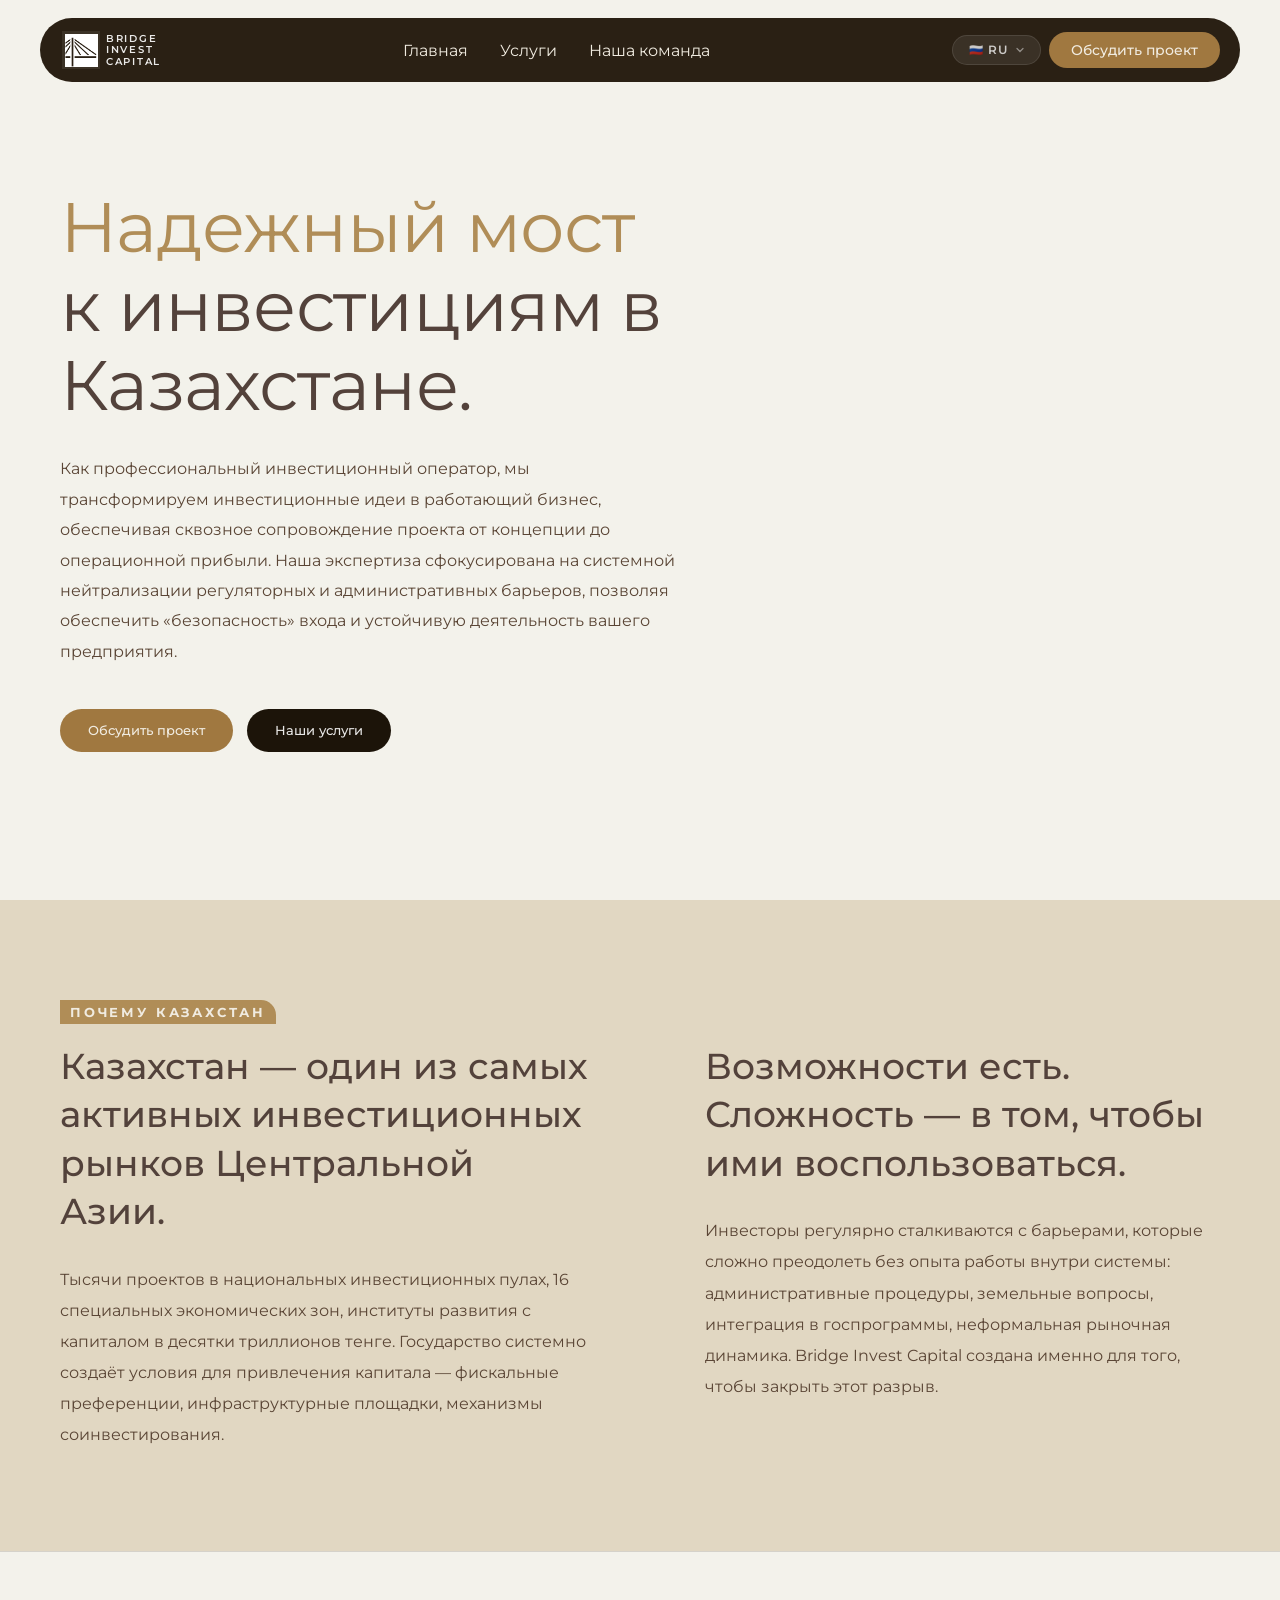
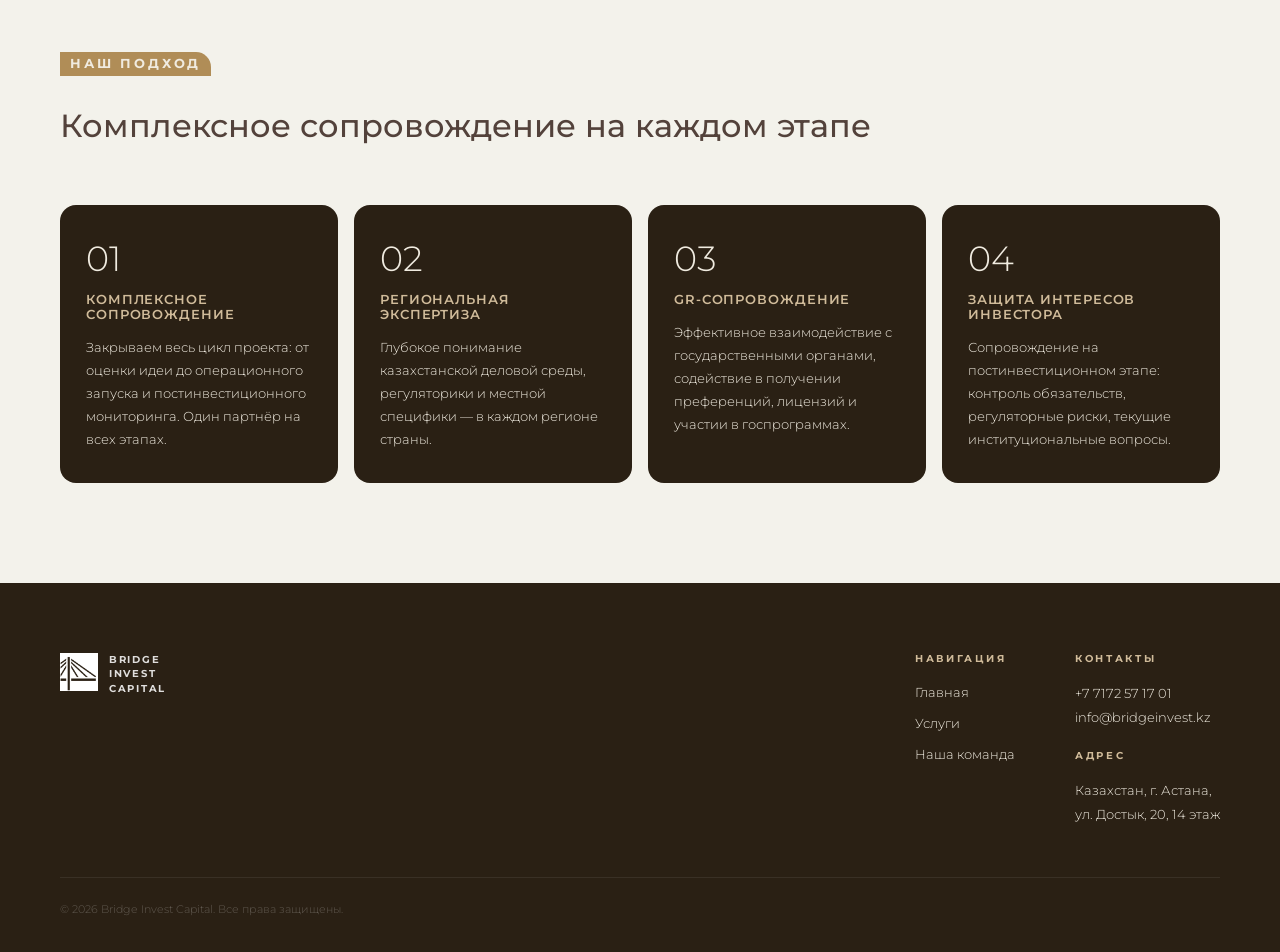
==== commit ce003bbf: "translation enhanced v.1" ====
--- a/index.html
+++ b/index.html
@@ -63,8 +63,7 @@
         <span class="gold" data-i18n="home.hero.title.gold">Надежный мост</span><br>
         <span data-i18n="home.hero.title.rest">к инвестициям в Казахстане.</span>
       </h1>
-      <p class="hero-desc">
-        <strong>Bridge Invest Capital</strong>
+      <p class="hero-desc">        
         <span data-i18n="home.hero.desc"> — профессиональный инвестиционный оператор. Мы сопровождаем проект от первоначальной идеи до работающего бизнеса — преодолевая административные, регуляторные и институциональные барьеры на каждом этапе.</span>
       </p>
       <div class="hero-btns">
--- a/style.css
+++ b/style.css
@@ -334,7 +334,7 @@
   padding: 120px var(--pad-x) 80px;
 }
 .hero-inner { max-width: var(--max-w); margin: 0 auto; width: 100%; }
-.hero-content { max-width: 670px; animation: fadeUp .8s ease both; }
+.hero-content { max-width: 700px; animation: fadeUp .8s ease both; }
 
 .hero h1 {
   font-size: clamp(2.8rem, 5.5vw, 5rem);
@@ -345,7 +345,7 @@
 
 .hero-desc {
   font-size: 1rem; font-weight: 400; line-height: 1.9;
-  color: var(--text-mid); margin-bottom: 42px; max-width: 600px;
+  color: var(--text-mid); margin-bottom: 42px; max-width: 620px;
 }
 .hero-desc strong { font-weight: 600; color: var(--text-dark); }
 
@@ -360,7 +360,7 @@
 
 .why-h2 {
   font-size: clamp(1.5rem, 2.8vw, 2.6rem); font-weight: 500;
-  line-height: 1.35; color: var(--text-dark); max-width: 640px; margin-bottom: 28px;
+  line-height: 1.35; color: var(--text-dark); max-width: 1000px; margin-bottom: 28px;
 }
 .why-text { font-size: 1rem; font-weight: 400; line-height: 1.95; color: var(--text-mid); }
 
@@ -452,12 +452,13 @@
 .step-content h3 {
   font-size: clamp(1.3rem, 2vw, 2.5rem); font-weight: 500;
   color: var(--gold-accent); margin-bottom: 12px; margin-top: 4px;
+  max-width: 900px;
 }
 .step-sub {
   font-size: 1.1rem; font-weight: 400; line-height: 1.75;
-  color: var(--text-light); margin-bottom: 28px; max-width: 800px;
-}
-.step-list { list-style: none; display: flex; flex-direction: column; gap: 10px; }
+  color: var(--text-light); margin-bottom: 28px; max-width: 900px;
+}
+.step-list { list-style: none; display: flex; flex-direction: column; gap: 10px;}
 .step-list li {
   font-size: 0.9rem; font-weight: 400; line-height: 1.6;
   color: rgba(240,235,224,0.8); padding-left: 28px; position: relative;
@@ -485,12 +486,12 @@
 }
 
 .team-photo {
-  width: 100%; aspect-ratio: 1;
-  display: flex; align-items: center; justify-content: center;
+  width: 100%; aspect-ratio: 4 / 5;
+  /* /* display: flex; align-items: center; justify-content: center; */
   background: linear-gradient(160deg, #b8b0a4 0%, #7a7268 100%);
   overflow: hidden;
 }
-.team-photo img { width: 100%; height: 100%; object-fit: cover; }
+.team-photo img { width: 100%; height: 100%; object-fit: cover; object-position: center 20%; display: block;}
 .avatar-initials { font-size: 2.8rem; font-weight: 300; color: var(--gold); opacity: .6; letter-spacing: .05em; }
 
 .team-info { padding: 22px 20px 24px; }
@@ -514,87 +515,142 @@
 
 /* ── Modal overlay ── */
 .team-modal-overlay {
-  display: none; position: fixed; inset: 0;
-  background: rgba(20,13,6,0.78);  
+  display: none;
+  position: fixed;
+  inset: 0;
+  background: rgba(20,13,6,0.78);
   backdrop-filter: blur(6px);
   z-index: 500;
-  align-items: center; justify-content: center;
   padding: 20px;
-}
-.team-modal-overlay.open { display: flex; }
+  overflow-y: auto;
+}
+.team-modal-overlay.open {
+  display: flex;
+  justify-content: center;
+  align-items: flex-start;
+}
 
 /* ── Modal box ── */
 .team-modal {
   background: var(--nav-bg);
-  border-radius: 24px; overflow: hidden;
-  width: 100%; max-width: 760px;
-  max-height: 90vh;
-  display: flex; flex-direction: column;
+  border-radius: 24px;
+  overflow: hidden;
+  width: 100%;
+  max-width: 760px;
+  display: flex;
+  flex-direction: column;
   animation: modalIn .3s ease both;
   position: relative;
-}
+  margin: 40px 0;
+}
+
 @keyframes modalIn {
   from { opacity: 0; transform: translateY(20px) scale(0.97); }
   to   { opacity: 1; transform: none; }
 }
 
 .team-modal-close {
-  position: absolute; top: 20px; right: 20px;
-  width: 36px; height: 36px;
+  position: absolute;
+  top: 20px;
+  right: 20px;
+  width: 36px;
+  height: 36px;
   background: rgba(255,255,255,0.08);
   border: 1px solid var(--border-nav);
-  border-radius: 50%; cursor: pointer;
-  display: flex; align-items: center; justify-content: center;
-  transition: background .2s; z-index: 10;
-}
-.team-modal-close:hover { background: rgba(255,255,255,0.16); }
+  border-radius: 50%;
+  cursor: pointer;
+  display: flex;
+  align-items: center;
+  justify-content: center;
+  transition: background .2s;
+  z-index: 10;
+}
+.team-modal-close:hover {
+  background: rgba(255,255,255,0.16);
+}
 .team-modal-close svg {
-  width: 16px; height: 16px;
-  stroke: rgba(255,255,255,0.7); fill: none;
-  stroke-width: 2; stroke-linecap: round;
+  width: 16px;
+  height: 16px;
+  stroke: rgba(255,255,255,0.7);
+  fill: none;
+  stroke-width: 2;
+  stroke-linecap: round;
 }
 
 .team-modal-top {
-  display: flex; align-items: stretch;
+  display: flex;
+  align-items: stretch;
   border-bottom: 1px solid rgba(255,255,255,0.07);
 }
+
 .team-modal-photo {
-  width: 220px; min-height: 220px; flex-shrink: 0;
+  width: 260px;
+  aspect-ratio: 4 / 5;
+  flex-shrink: 0;
   overflow: hidden;
   background: linear-gradient(160deg, #b8b0a4 0%, #7a7268 100%);
 }
+
+.team-modal-photo img {
+  width: 100%;
+  height: 100%;
+  object-fit: cover;
+  object-position: center 15%;
+  display: block;
+}
+
 .team-modal-avatar {
-  width: 100%; height: 100%;
-  display: flex; align-items: center; justify-content: center;
+  width: 100%;
+  height: 100%;
+  display: flex;
+  align-items: center;
+  justify-content: center;
 }
 .team-modal-avatar span {
-  font-size: 4rem; font-weight: 300; color: var(--gold); opacity: .5;
-}
+  font-size: 4rem;
+  font-weight: 300;
+  color: var(--gold);
+  opacity: .5;
+}
+
 .team-modal-header {
-  flex: 1; padding: 36px 56px 28px 32px;
-  display: flex; flex-direction: column; justify-content: flex-end;
-}
+  flex: 1;
+  padding: 36px 56px 28px 32px;
+  display: flex;
+  flex-direction: column;
+  justify-content: flex-end;
+}
+
 .team-modal-role {
-  font-size: 0.6rem; font-weight: 700;
-  letter-spacing: .28em; text-transform: uppercase;
-  color: var(--gold-accent); margin-bottom: 10px;
-}
+  font-size: 0.6rem;
+  font-weight: 700;
+  letter-spacing: .28em;
+  text-transform: uppercase;
+  color: var(--gold-accent);
+  margin-bottom: 10px;
+}
+
 .team-modal-name {
-  max-width: 58ch;
-  font-size: 1.8rem; font-weight: 500;
-  color: var(--text-light); line-height: 1.2;
+  font-size: 1.8rem;
+  font-weight: 500;
+  color: var(--text-light);
+  line-height: 1.2;
 }
 
 .team-modal-body {
   padding: 32px 36px 36px;
-  overflow-y: auto; flex: 1;
-}
+}
+
 .team-modal-body p {
-  font-size: 1rem; font-weight: 300;
-  line-height: 1.85; color: var(--text-light);
+  font-size: 1rem;
+  font-weight: 300;
+  line-height: 1.85;
+  color: var(--text-light);
   margin-bottom: 16px;
 }
-.team-modal-body p:last-child { margin-bottom: 0; }
+.team-modal-body p:last-child {
+  margin-bottom: 0;
+}
 
 
 /* ══ 14. CONTACTS ══════════════════════════════════════════ */
@@ -703,11 +759,16 @@
   .step-num { font-size: 3.5rem; }
   .step-sub { font-size: 1rem; }
 
-  .team-modal-top   { flex-direction: column; }
-  .team-modal-photo { width: 100%; min-height: 200px; height: 220px; }
-  .team-modal-header { padding: 24px 24px 20px; }
-  .team-modal-name  { font-size: 1.4rem; }
-  .team-modal-body  { padding: 24px; }
+  .team-photo { aspect-ratio: 4 / 5;}
+  .team-photo img {object-position: center 18%;}
+  .team-modal-overlay { padding: 12px; }
+  .team-modal { margin: 12px 0 24px; border-radius: 20px; }
+  .team-modal-photo { aspect-ratio: 4 / 5; }
+  .team-modal-photo img { object-position: center 12%; }
+  .team-modal-header { padding: 22px 22px 18px; }
+  .team-modal-name { font-size: 1.4rem; }
+  .team-modal-body { padding: 22px; }
+  .team-modal-body p { font-size: 0.9rem; line-height: 1.8; }
 
   .footer-top   { flex-direction: column; gap: 36px; }
   .footer-right { flex-direction: column; gap: 32px; }
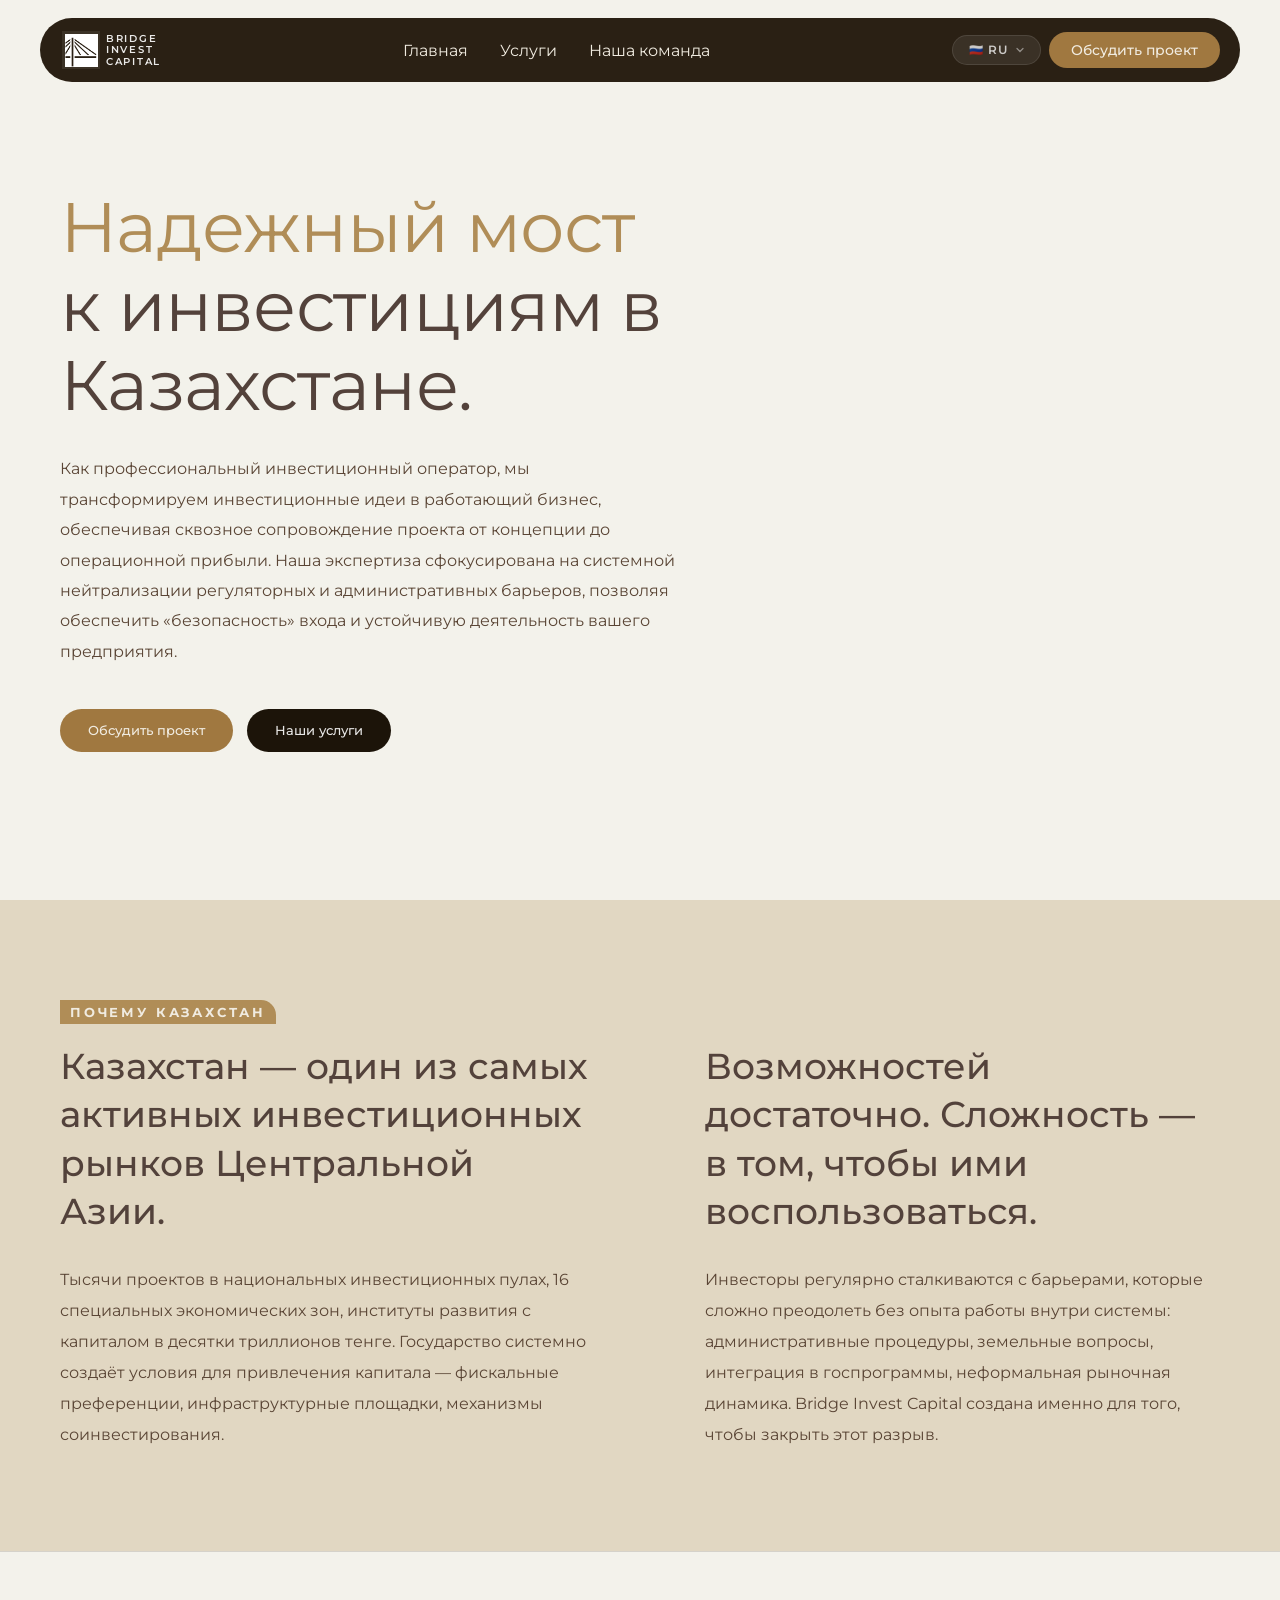
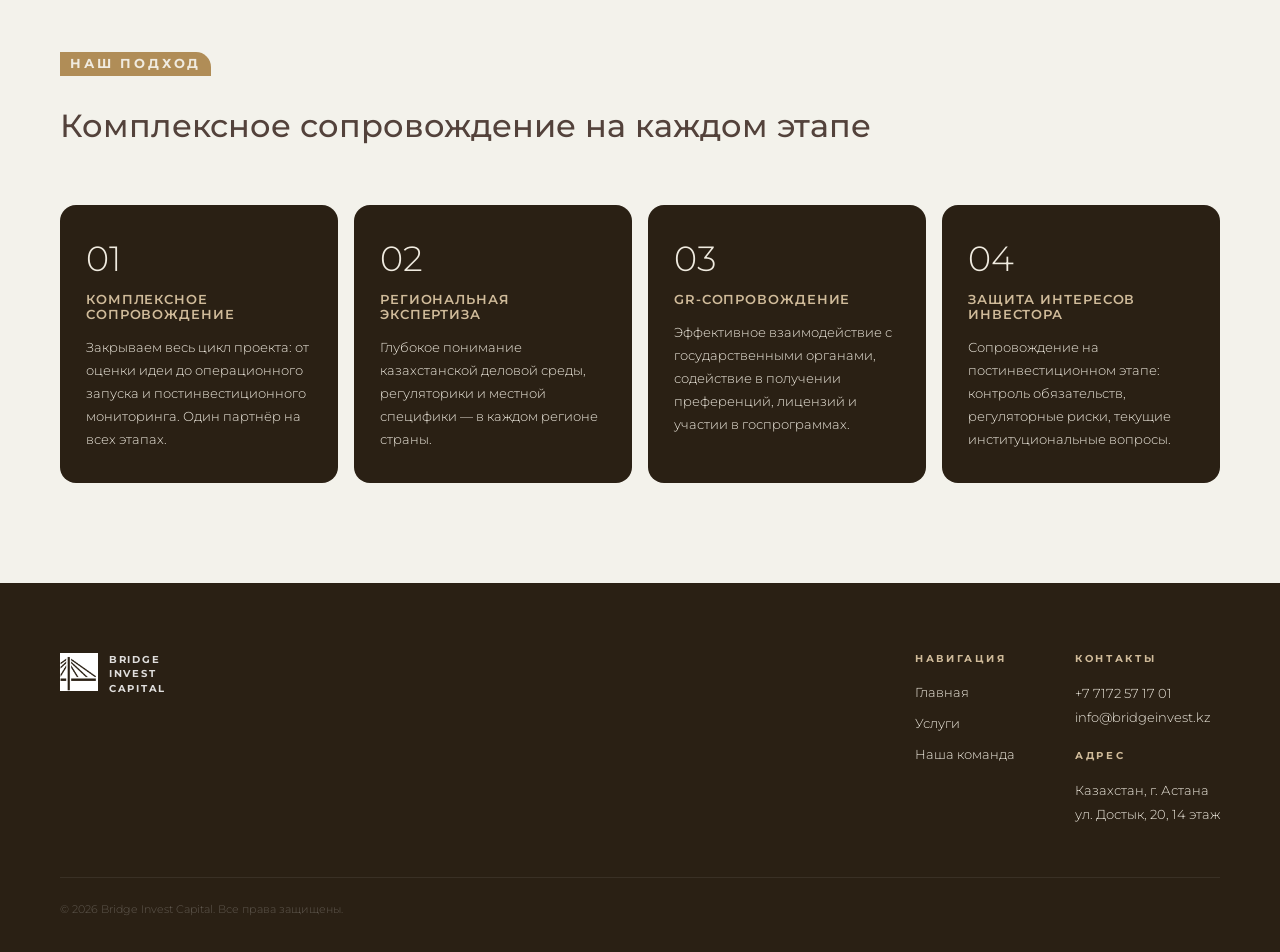
==== commit 002d06df: "footer corrected v.1" ====
--- a/index.html
+++ b/index.html
@@ -146,7 +146,8 @@
           <div class="footer-col-label" data-i18n="footer.contacts.label">Контакты</div>
           <p>+7 7172 57 17 01<br><a href="mailto:info@bridgeinvest.kz">info@bridgeinvest.kz</a></p>
           <div class="footer-col-label addr-label" data-i18n="footer.address.label">Адрес</div>
-          <p>Казахстан, г. Астана,<br>ул. Достык, 20, 14 этаж</p>
+          <p data-i18n="contacts.address.line1">Казахстан, г. Астана<br></p>
+          <p data-i18n="contacts.address.line2">ул. Достык, 20, 14 этаж</p>
         </div>
       </div>
     </div>
--- a/style.css
+++ b/style.css
@@ -471,7 +471,7 @@
 
 /* ══ 13. TEAM + MODAL ══════════════════════════════════════ */
 
-.team-body { padding: 60px var(--pad-x) 100px; background: var(--bg); }
+.team-body { padding: 0px var(--pad-x) 100px; background: var(--bg); }
 .team-inner { max-width: var(--max-w); margin: 0 auto; }
 .team-grid { display: grid; grid-template-columns: repeat(4,1fr); gap: 20px; }
 
